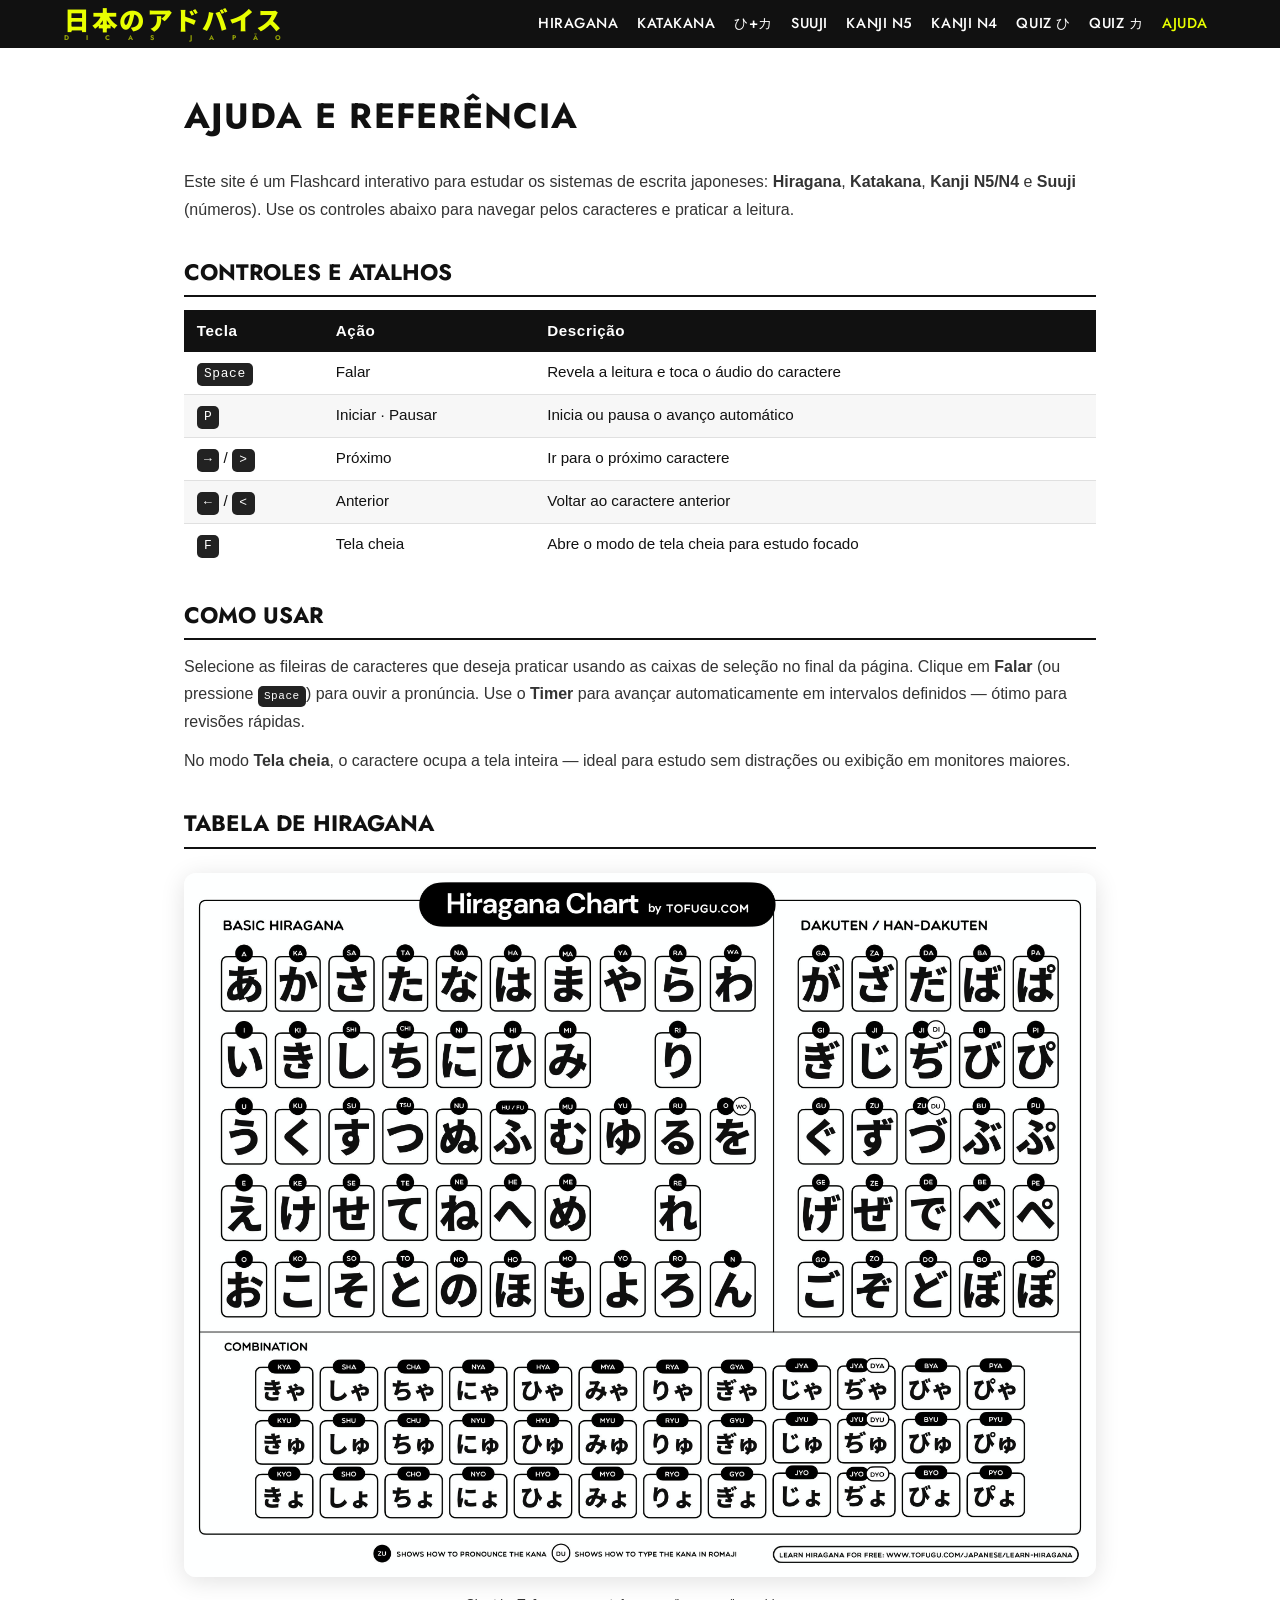
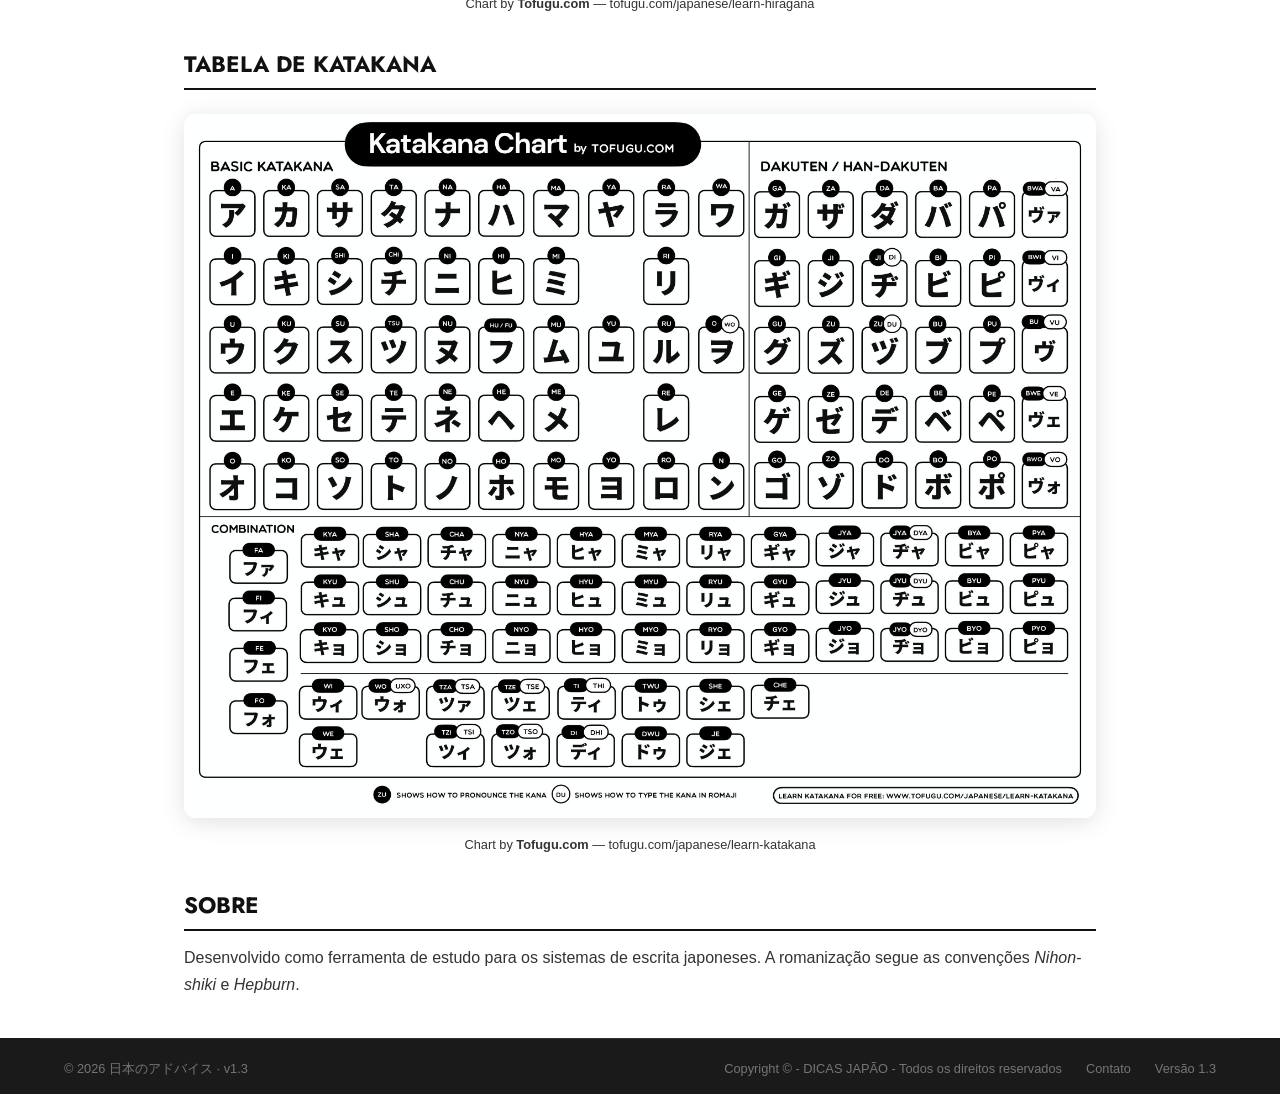
==== ajuda/index.html @ 492ae02f "traducao e ajuda" ====
<!DOCTYPE html>
<html lang="pt-BR">
<head>
  <meta charset="UTF-8" />
  <meta name="viewport" content="width=device-width, initial-scale=1.0, user-scalable=no" />
  <link rel="icon" type="image/svg+xml" href="../favicon.svg" />
  <title>日本のアドバイス – Help</title>
  <link rel="stylesheet" href="../css/style.css?v=1.3" />
  <link rel="stylesheet" href="../fonts/fonts.css?v=1.3" />
  <link rel="preconnect" href="https://fonts.googleapis.com" />
  <link rel="preconnect" href="https://fonts.gstatic.com" crossorigin />
  <link rel="stylesheet" href="https://cdnjs.cloudflare.com/ajax/libs/font-awesome/6.7.2/css/all.min.css" />
  <style>
    .help-page-section {
      max-width: 960px;
      margin: 2.5rem auto;
      padding: 0 1.5rem;
    }
    .help-page-section h1 {
      font-family: 'Jost', sans-serif;
      font-size: clamp(1.6rem, 4vw, 2.2rem);
      margin-bottom: 1.5rem;
      letter-spacing: 0.03em;
      text-transform: uppercase;
    }
    .help-page-section h2 {
      font-family: 'Jost', sans-serif;
      text-transform: uppercase;
      font-size: clamp(1.1rem, 3vw, 1.4rem);
      margin: 2rem 0 0.8rem;
      border-bottom: 2px solid var(--clr-accent, #111);
      padding-bottom: 0.3rem;
    }
    .help-page-section p {
      line-height: 1.7;
      margin-bottom: 0.75rem;
      color: #333;
    }
    .chart-wrap {
      margin: 1.5rem 0 2rem;
      border-radius: 12px;
      overflow: hidden;
      box-shadow: 0 4px 24px rgba(0,0,0,0.12);
    }
    .chart-wrap img {
      width: 100%;
      height: auto;
      display: block;
    }
    .shortcut-table {
      width: 100%;
      border-collapse: collapse;
      margin-bottom: 1.5rem;
      font-size: 0.95rem;
    }
    .shortcut-table th {
      text-align: left;
      padding: 0.55rem 0.8rem;
      background: #111;
      color: #fff;
      font-weight: 600;
      letter-spacing: 0.04em;
    }
    .shortcut-table td {
      padding: 0.5rem 0.8rem;
      border-bottom: 1px solid #e0e0e0;
      vertical-align: top;
    }
    .shortcut-table tr:last-child td {
      border-bottom: none;
    }
    .shortcut-table tr:nth-child(even) td {
      background: #f7f7f7;
    }
    .key-badge {
      display: inline-block;
      background: #222;
      color: #fff;
      border-radius: 5px;
      padding: 0.1em 0.55em;
      font-size: 0.85em;
      font-family: monospace;
      letter-spacing: 0.05em;
    }
    .credit-note {
      font-size: 0.8rem;
      color: #777;
      text-align: center;
      margin-top: -1rem;
      margin-bottom: 2rem;
    }
  </style>
</head>
<body class="help">

  <!-- ───────────── TOP NAV ───────────── -->
  <header class="header">
    <nav class="nav-top">
      <a href="../" class="logo">
        <span class="logo-kanji">日本のアドバイス</span>
        <span class="logo-sub">DICAS JAPÃO</span>
      </a>

      <!-- hamburger (mobile) -->
      <button class="burger" id="burgerBtn" aria-label="Alternar menu" aria-expanded="false">
        <span></span><span></span><span></span>
      </button>

      <!-- desktop links -->
      <ul class="nav-links" id="navLinks">
        <li><a href="../hiragana/">Hiragana</a></li>
        <li><a href="../katakana/">Katakana</a></li>
        <li><a href="../hira-kata/">ひ+カ</a></li>
        <li><a href="../suuji/">Suuji</a></li>
        <li><a href="../kanji-n5/">Kanji N5</a></li>
        <li><a href="../kanji-n4/">Kanji N4</a></li>
        <li><a href="../quiz-hiragana/">Quiz ひ</a></li>
        <li><a href="../quiz-katakana/">Quiz カ</a></li>
        <li><a href="." class="active">Ajuda</a></li>
      </ul>
    </nav>
  </header>

  <!-- ───────────── CONTENT ───────────── -->
  <main class="help-page-section">

    <h1>Ajuda e Referência</h1>

    <p>
      Este site é um Flashcard interativo para estudar os sistemas de escrita japoneses:
      <strong>Hiragana</strong>, <strong>Katakana</strong>, <strong>Kanji N5/N4</strong> e <strong>Suuji</strong> (números).
      Use os controles abaixo para navegar pelos caracteres e praticar a leitura.
    </p>

    <h2>Controles e Atalhos</h2>

    <table class="shortcut-table">
      <thead>
        <tr>
          <th>Tecla</th>
          <th>Ação</th>
          <th>Descrição</th>
        </tr>
      </thead>
      <tbody>
        <tr>
          <td><span class="key-badge">Space</span></td>
          <td>Falar</td>
          <td>Revela a leitura e toca o áudio do caractere</td>
        </tr>
        <tr>
          <td><span class="key-badge">P</span></td>
          <td>Iniciar · Pausar</td>
          <td>Inicia ou pausa o avanço automático</td>
        </tr>
        <tr>
          <td><span class="key-badge">→</span> / <span class="key-badge">&gt;</span></td>
          <td>Próximo</td>
          <td>Ir para o próximo caractere</td>
        </tr>
        <tr>
          <td><span class="key-badge">←</span> / <span class="key-badge">&lt;</span></td>
          <td>Anterior</td>
          <td>Voltar ao caractere anterior</td>
        </tr>
        <tr>
          <td><span class="key-badge">F</span></td>
          <td>Tela cheia</td>
          <td>Abre o modo de tela cheia para estudo focado</td>
        </tr>
      </tbody>
    </table>

    <h2>Como usar</h2>
    <p>
      Selecione as fileiras de caracteres que deseja praticar usando as caixas de seleção no final da página.
      Clique em <strong>Falar</strong> (ou pressione <span class="key-badge">Space</span>) para ouvir a pronúncia.
      Use o <strong>Timer</strong> para avançar automaticamente em intervalos definidos — ótimo para revisões rápidas.
    </p>
    <p>
      No modo <strong>Tela cheia</strong>, o caractere ocupa a tela inteira — ideal para estudo sem distrações ou exibição em monitores maiores.
    </p>

    <h2>Tabela de Hiragana</h2>
    <div class="chart-wrap">
      <img src="img/hiragana-chart.jpg" alt="Tabela completa de Hiragana" />
    </div>
    <p class="credit-note">Chart by <strong>Tofugu.com</strong> — tofugu.com/japanese/learn-hiragana</p>

    <h2>Tabela de Katakana</h2>
    <div class="chart-wrap">
      <img src="img/katakana-chart.jpg" alt="Tabela completa de Katakana com Dakuten, Han-dakuten e combinações" />
    </div>
    <p class="credit-note">Chart by <strong>Tofugu.com</strong> — tofugu.com/japanese/learn-katakana</p>

    <h2>Sobre</h2>
    <p>
      Desenvolvido como ferramenta de estudo para os sistemas de escrita japoneses.
      A romanização segue as convenções <em>Nihon-shiki</em> e <em>Hepburn</em>.
    </p>

  </main>

  <!-- ───────────── BOTTOM FOOTER ───────────── -->
  <footer class="footer">
    <!-- bottom bar -->
    <div class="footer-bar">
      <span>© 2026 日本のアドバイス · v1.3</span>
      <nav class="footer-bar-links">
        <span>Copyright &copy; - DICAS JAP&Atilde;O - Todos os direitos reservados</span>
        <a href="http://www.ovelhaeletrica.com/blog/contato" target="_blank" rel="noopener">Contato</a> Versão 1.3
      </nav>
    </div>
  </footer>

  <script>
    // Burger menu
    const burgerBtn = document.getElementById('burgerBtn');
    const navLinks  = document.getElementById('navLinks');
    burgerBtn.addEventListener('click', () => {
      const open = navLinks.classList.toggle('open');
      burgerBtn.setAttribute('aria-expanded', open);
    });
  </script>

</body>
</html>
---- css/style.css ----
/* ─────────────────────────────────────
   TEMPORARY HIDDEN
───────────────────────────────────── */
.hours-banner { display: none !important; }

/* ─────────────────────────────────────
   RESET & BASE
───────────────────────────────────── */
*, *::before, *::after { box-sizing: border-box; margin: 0; padding: 0; }

:root {
  --black:       #111111;
  --white:       #ffffff;
  --accent:      #e8ff00;   /* neon yellow – hiragana */
  --accent-dark: #d4e800;
  --accent-rgb:  232, 255, 0;
  --grey:        #f2f2f2;
  --mid:         #555555;
  --radius:      4px;
  --nav-h:       48px;
  --font:        'Helvetica Neue', Helvetica, Arial, sans-serif;
}

body.katakana {
  --accent:      #00f5ff;   /* neon cyan – katakana */
  --accent-dark: #00d4de;
  --accent-rgb:  0, 245, 255;
}

body.kanji-n5 {
  --accent:      #ff6600;   /* neon orange – kanji N5 */
  --accent-dark: #e05a00;
  --accent-rgb:  255, 102, 0;
}

body.kanji-n4 {
  --accent:      #ff44cc;   /* neon pink – kanji N4 */
  --accent-dark: #dd22aa;
  --accent-rgb:  255, 68, 204;
}

body.suuji {
  --accent:      #00e676;   /* neon green – suuji */
  --accent-dark: #00c460;
  --accent-rgb:  0, 230, 118;
}

/* Suuji: number display uses a clean sans-serif */
body.suuji .char {
  font-family: 'Jost', 'Helvetica Neue', Arial, sans-serif;
  letter-spacing: 0.04em;
}

/* Kanji: 20% smaller than base */
body.kanji-n5 .char,
body.kanji-n4 .char {
  font-size: clamp(6.4rem, 20vw, 16rem);
}


/* Suuji: kana reading can be long — slightly larger than default */
body.suuji .romanji {
  font-size: 1.15rem;
  letter-spacing: 0.08em;
}

/* Suuji controls: two dropdowns side by side */
.suuji-controls {
  display: flex;
  flex-wrap: wrap;
  gap: 2rem;
  align-items: flex-start;
}

html { scroll-behavior: smooth; }

body {
  font-family: var(--font);
  color: var(--black);
  background: var(--white);
  line-height: 1.6;
}

a { color: inherit; text-decoration: none; }
ul { list-style: none; }
address { font-style: normal; }

/* ─────────────────────────────────────
   TOP NAV
───────────────────────────────────── */
.header {
  background: var(--black);
  height: var(--nav-h);
  position: relative;
  z-index: 10;
}

.nav-top {
  max-width: 1200px;
  margin: 0 auto;
  height: 100%;
  display: flex;
  align-items: center;
  justify-content: space-between;
  padding: 0 1.5rem;
  gap: 1rem;
}

/* Logo */
.logo {
  display: flex;
  flex-direction: column;
  justify-content: center;
  line-height: 1.1;
  color: var(--accent);
  flex-shrink: 0;
}
.logo-kanji {
    font-family: 'Noto Sans JP', sans-serif;
    font-size: 1.6rem;
    font-weight: 900;
    letter-spacing: 0.06em;
    padding-bottom: 0.1rem;
}
.logo-sub {
  font-family: 'Jost', sans-serif;
  font-size: 0.43rem;
  font-weight: 700;
  letter-spacing: 2.5em;
  text-transform: uppercase;
  opacity: 0.6;
}

/* Desktop nav links */
.nav-links {
  display: flex;
  align-items: center;
  gap: 0.15rem;
}

.nav-links li a {
  display: block;
  padding: 0.5rem 0.5rem;
  color: var(--white);
  font-size: 0.9rem;
  font-weight: 500;
  letter-spacing: 0.04em;
  text-transform: uppercase;
  border-radius: var(--radius);
  transition: background 0.2s, color 0.2s;
  font-family: 'Jost', 'Futura', 'Century Gothic', Arial, sans-serif;
}

.nav-links li a:hover {
  background: rgba(255,255,255,0.1);
}

.nav-links li a.active {
  color: var(--accent);
}

/* CTA buttons inside nav */
.nav-links .btn-outline {
  border: 1px solid rgba(255,255,255,0.4);
}
.nav-links .btn-outline:hover {
  border-color: var(--white);
  background: transparent;
}

.nav-links .btn-filled {
  background: var(--accent);
  color: var(--black) !important;
  font-weight: 700;
}
.nav-links .btn-filled:hover {
  background: var(--accent-dark);
}

/* Hamburger */
.burger {
  display: none;
  flex-direction: column;
  justify-content: center;
  gap: 5px;
  background: none;
  border: none;
  cursor: pointer;
  padding: 6px;
}
.burger span {
  display: block;
  width: 24px;
  height: 2px;
  background: var(--white);
  border-radius: 2px;
  transition: transform 0.3s, opacity 0.3s;
}

/* Burger → X animation */
.burger.open span:nth-child(1) { transform: translateY(7px) rotate(45deg); }
.burger.open span:nth-child(2) { opacity: 0; }
.burger.open span:nth-child(3) { transform: translateY(-7px) rotate(-45deg); }

/* ─────────────────────────────────────
   HERO
───────────────────────────────────── */
.hero {
  height: calc(100vh - var(--nav-h));
  min-height: 420px;
  background:
    url('https://api.straatmuseum.com/assets/museum/0340.jpg')
    center / cover no-repeat;
  position: relative;
  display: flex;
  align-items: flex-end;
}

.hero-overlay {
  background: linear-gradient(to top, rgba(0,0,0,0.75) 0%, transparent 100%);
  width: 100%;
  padding: 4rem 2rem 3rem;
  max-width: 1200px;
  margin: 0 auto;
}

.hero-overlay h1 {
  font-size: clamp(2rem, 6vw, 4.5rem);
  font-weight: 900;
  color: var(--white);
  line-height: 1.1;
  letter-spacing: -0.01em;
  margin-bottom: 1rem;
}

.hero-overlay p {
  font-size: clamp(1rem, 2vw, 1.2rem);
  color: rgba(255,255,255,0.85);
  max-width: 500px;
  margin-bottom: 1.75rem;
}

.btn-hero {
  display: inline-block;
  background: var(--accent);
  color: var(--black);
  font-weight: 800;
  font-size: 0.95rem;
  letter-spacing: 0.06em;
  text-transform: uppercase;
  padding: 0.8rem 2rem;
  border-radius: var(--radius);
  transition: background 0.2s, transform 0.15s;
}
.btn-hero:hover {
  background: var(--accent-dark);
  transform: translateY(-2px);
}

/* ─────────────────────────────────────
   CARDS
───────────────────────────────────── */
.cards-section {
  padding: 4rem 1.5rem;
  max-width: 1200px;
  margin: 0 auto;
}

.cards-grid {
  display: grid;
  grid-template-columns: repeat(3, 1fr);
  gap: 1.5rem;
}

.card {
  border-radius: var(--radius);
  overflow: hidden;
  box-shadow: 0 2px 12px rgba(0,0,0,0.08);
  display: flex;
  flex-direction: column;
  transition: transform 0.25s, box-shadow 0.25s;
}
.card:hover {
  transform: translateY(-4px);
  box-shadow: 0 8px 24px rgba(0,0,0,0.14);
}

.card-img {
  height: 240px;
  background: center / cover no-repeat #ccc;
}

.card-body {
  padding: 1.5rem;
  flex: 1;
  display: flex;
  flex-direction: column;
  gap: 0.5rem;
}

.card-body h3 {
  font-size: 1.15rem;
  font-weight: 800;
  letter-spacing: 0.02em;
  text-transform: uppercase;
}

.card-body p { color: var(--mid); font-size: 0.92rem; flex: 1; }

.card-link {
  display: inline-block;
  margin-top: 0.75rem;
  font-weight: 700;
  font-size: 0.88rem;
  letter-spacing: 0.04em;
  text-transform: uppercase;
  border-bottom: 2px solid var(--accent);
  padding-bottom: 1px;
  transition: color 0.2s;
}
.card-link:hover { color: var(--mid); }

/* ─────────────────────────────────────
   OPENING HOURS BANNER
───────────────────────────────────── */
.hours-banner {
  background: var(--black);
  color: var(--white);
  padding: 2.5rem 1.5rem;
}

.hours-inner {
  max-width: 900px;
  margin: 0 auto;
  display: flex;
  align-items: center;
  justify-content: center;
  gap: 2rem;
  flex-wrap: wrap;
}

.hours-item {
  display: flex;
  flex-direction: column;
  align-items: center;
  gap: 0.25rem;
  text-align: center;
}

.hours-day {
  font-size: 0.78rem;
  letter-spacing: 0.1em;
  text-transform: uppercase;
  color: rgba(255,255,255,0.55);
}

.hours-time {
  font-size: 1.1rem;
  font-weight: 700;
  letter-spacing: 0.04em;
}

.hours-divider {
  width: 1px;
  height: 40px;
  background: rgba(255,255,255,0.2);
}

/* ─────────────────────────────────────
   CONTROLS / SHORTCUTS BANNER
───────────────────────────────────── */
.help-banner {
  background: #1a1a1a;
  color: var(--white);
  padding: 2rem 1.5rem;
}

.help-inner {
  max-width: 900px;
  margin: 0 auto;
}

.help-title {
  font-size: 0.7rem;
  letter-spacing: 0.15em;
  text-transform: uppercase;
  color: rgba(255,255,255,0.35);
  text-align: center;
  margin-bottom: 1.5rem;
}

.help-grid {
  display: flex;
  align-items: center;
  justify-content: center;
  gap: 1rem;
  flex-wrap: wrap;
}

.help-item {
  display: flex;
  flex-direction: column;
  align-items: center;
  gap: 0.2rem;
  text-align: center;
}

.help-item .help-key,
.help-item .help-keys-or {
  /* keys sit on the same row inside a flex row wrapper */
}

/* wrapper for the key row — created implicitly by flex-direction on .help-item */
/* since keys are siblings before .help-action, group them with a sub-row */
.help-keys {
  display: flex;
  align-items: center;
  gap: 0.3rem;
}

.help-keys-or {
  font-size: 0.6rem;
  color: rgba(255,255,255,0.3);
  letter-spacing: 0.08em;
  text-transform: uppercase;
}

.help-key {
  display: inline-flex;
  align-items: center;
  gap: 0.3em;
  font-size: 0.7rem;
  letter-spacing: 0.1em;
  text-transform: uppercase;
  color: var(--accent);
  font-weight: 700;
  padding: 0.2em 0.55em;
  border: 1.5px solid rgba(var(--accent-rgb), 0.4);
  border-bottom-width: 3px;
  border-radius: 4px;
  background: rgba(var(--accent-rgb), 0.05);
}

.help-action {
  font-size: 1.05rem;
  font-weight: 700;
  letter-spacing: 0.03em;
}

.help-desc {
  font-size: 0.7rem;
  color: rgba(255,255,255,0.4);
  max-width: 130px;
  line-height: 1.4;
}

.help-divider {
  width: 1px;
  height: 50px;
  background: rgba(255,255,255,0.15);
  flex-shrink: 0;
}

/* ─────────────────────────────────────
   FOOTER
───────────────────────────────────── */
.footer {
  background: #1a1a1a;
  color: rgba(255,255,255,0.8);
}

/* Heading */
.footer-heading {
  font-size: 0.72rem;
  font-weight: 700;
  letter-spacing: 0.14em;
  text-transform: uppercase;
  color: rgba(255,255,255,0.4);
  margin-bottom: 1rem;
}

/* Bottom bar */
.footer-bar {
  max-width: 1200px;
  margin: 0 auto;
  padding: 1.25rem 1.5rem;
  border-top: 1px solid rgba(255,255,255,0.1);
  display: flex;
  align-items: center;
  justify-content: space-between;
  flex-wrap: wrap;
  gap: 0.75rem;
  font-size: 0.8rem;
  color: rgba(255,255,255,0.4);
}

.footer-bar-links {
  display: flex;
  gap: 1.5rem;
}
.footer-bar-links a { color: rgba(255,255,255,0.4); }
.footer-bar-links a:hover { color: var(--white); }

/* Voice settings */
.footer-voice {
  max-width: 1200px;
  margin: 0 auto;
  padding: 0.6rem 1.5rem;
  border-top: 1px solid rgba(255,255,255,0.07);
  display: flex;
  align-items: center;
  justify-content: center;
  gap: 1.25rem;
  flex-wrap: wrap;
}
.footer-voice .footer-heading { margin-bottom: 0; white-space: nowrap; }
.footer-voice-controls {
  display: flex;
  gap: 1.25rem;
  flex-wrap: wrap;
  align-items: center;
}
.footer-voice-group {
  display: flex;
  align-items: center;
  gap: 0.45rem;
}
.footer-voice-label {
  font-size: 0.67rem;
  font-weight: 700;
  letter-spacing: 0.1em;
  text-transform: uppercase;
  color: rgba(255,255,255,0.38);
  white-space: nowrap;
}
.footer-voice-select {
  background: #2a2a2a;
  border: 1px solid rgba(255,255,255,0.13);
  border-radius: var(--radius);
  color: rgba(255,255,255,0.65);
  font-family: var(--font);
  font-size: 0.76rem;
  padding: 0.26rem 0.5rem;
  cursor: pointer;
  outline: none;
  transition: border-color 0.2s;
}
.footer-voice-select:focus { border-color: var(--accent); }
.footer-voice-select option { background: #2a2a2a; color: rgba(255,255,255,0.8); }

/* ─────────────────────────────────────
   INDEX PAGE
───────────────────────────────────── */
.index-hero {
  background: var(--mid);
  padding: 3rem 3rem 2rem;
  text-align: center;
}
.index-hero h1 {
  font-family: 'Jost', sans-serif;
  font-size: clamp(2.2rem, 7vw, 5rem);
  font-weight: 900;
  color: var(--accent);
  letter-spacing: 0.08em;
  text-transform: uppercase;
  line-height: 1;
  margin-bottom: 1rem;
}
.index-hero p {
  font-weight: 900;
  font-size: clamp(0.95rem, 2vw, 1.2rem);
  color: rgba(255,255,255,0.9);
  max-width: 480px;
  margin: 0 auto;
  letter-spacing: 0.02em;
}

.app-section {
  padding: 2rem 1.5rem;
  background: var(--grey);
}
.app-grid {
  display: grid;
  grid-template-columns: repeat(auto-fit, minmax(260px, 1fr));
  gap: 1.5rem;
  max-width: 1100px;
  margin: 0 auto;
}

.app-card {
  background: var(--white);
  border-radius: 8px;
  overflow: hidden;
  box-shadow: 0 2px 12px rgba(0,0,0,0.08);
  display: flex;
  flex-direction: column;
  text-decoration: none;
  color: var(--black);
  transition: transform 0.25s, box-shadow 0.25s;
}
.app-card:hover {
  transform: translateY(-5px);
  box-shadow: 0 10px 28px rgba(0,0,0,0.14);
}

.app-card-banner {
  background: var(--black);
  display: flex;
  align-items: center;
  justify-content: center;
  height: 200px;
  position: relative;
  overflow: hidden;
}
.app-card-banner .big-char {
  font-family: 'Noto Sans JP', sans-serif;
  font-size: 9rem;
  font-weight: 900;
  color: var(--accent);
  line-height: 1;
  user-select: none;
}
.app-card-banner .small-char {
  position: absolute;
  bottom: 0.6rem;
  right: 1rem;
  font-family: 'Noto Sans JP', sans-serif;
  font-size: 2.5rem;
  font-weight: 900;
  color: rgba(232,255,0,0.25);
  line-height: 1;
}

.app-card-body {
  padding: 1.5rem;
  flex: 1;
  display: flex;
  flex-direction: column;
  gap: 0.4rem;
}
.app-card-body h2 {
  font-family: 'Jost', sans-serif;
  font-size: 1.3rem;
  font-weight: 900;
  letter-spacing: 0.06em;
  text-transform: uppercase;
}
.app-card-body p {
  font-size: 0.88rem;
  color: var(--mid);
  line-height: 1.6;
  flex: 1;
}
.app-card-cta {
  display: inline-flex;
  align-items: center;
  gap: 0.5rem;
  margin-top: 1.25rem;
  font-family: 'Jost', sans-serif;
  font-size: 0.82rem;
  font-weight: 800;
  letter-spacing: 0.1em;
  text-transform: uppercase;
  background: var(--black);
  color: var(--white);
  padding: 0.65rem 1.25rem;
  border-radius: var(--radius);
  transition: background 0.2s, color 0.2s;
}
.app-card:hover .app-card-cta {
  background: var(--accent);
  color: var(--black);
}

/* Card colour variants */
.app-card--kanji-n5 .app-card-banner { background: #111; }
.app-card--kanji-n5 .big-char        { color: #ff6600; }
.app-card--kanji-n5 .small-char      { color: rgba(255,102,0,0.25); }

.app-card--suuji .app-card-banner { background: #0a0a0a; }
.app-card--suuji .big-char        { color: #00e676; font-family: 'Jost', sans-serif; }
.app-card--suuji .small-char      { color: rgba(0,230,118,0.22); font-family: 'Jost', sans-serif; }

.app-card--kanji-n4 .app-card-banner { background: #111; }
.app-card--kanji-n4 .big-char        { color: #ff44cc; }
.app-card--kanji-n4 .small-char      { color: rgba(255,68,204,0.25); }

@media (max-width: 520px) {
  .app-grid { grid-template-columns: 1fr; }
  .app-card-banner { height: 160px; }
  .app-card-banner .big-char { font-size: 6.5rem; }
}

/* ─────────────────────────────────────
   KANJI SECTION
───────────────────────────────────── */
.character-section {
  background-color: var(--accent);


  
  background-image:
    linear-gradient(rgba(0,0,0,0.1) 4px, transparent 4px),
    linear-gradient(90deg, rgba(0,0,0,0.1) 4px, transparent 4px);

  background-size: 30px 30px;
  animation: grid-scroll 8.4s linear infinite;
  display: flex;
  flex-direction: column;
  align-items: center;
  justify-content: center;
  padding: 0 1.5rem 2.5rem 1.5rem;
  position: relative;
  overflow: hidden;
  min-height: 50vh;
}

@keyframes grid-scroll {
  from { background-position: 30px 0px; }
  to   { background-position: 0px 30px; }
}

.char {
  font-size: clamp(8rem, 25vw, 20rem);
  line-height: 1;
  color: var(--black);
  font-weight: 400;
  user-select: none;
  letter-spacing: -0.02em;
  font-family: 'Noto Sans JP', sans-serif; /* default, overridden by JS */
}


.char-bold{
    font-weight: 900;
}

/* ─────────────────────────────────────
   KANJI CAPTION
───────────────────────────────────── */
.caption-section {
  background: var(--black);
  padding: 1.25rem 1.5rem;
}

.caption-section-inner {
  max-width: 700px;
  margin: 0 auto;
  text-align: center;
  display: flex;
  flex-direction: column;
  gap: 0.4rem;
}

.romanji {
  font-size: 1rem;
  font-weight: 700;
  letter-spacing: 0.3em;
  text-transform: uppercase;
  color: var(--accent);
}

body.hiragana .meaning,
body.katakana .meaning,
body.hira-kata .meaning {
  display: none;
}

body.hiragana .romanji,
body.katakana .romanji,
body.hira-kata .romanji {
  font-size: 2rem;
  letter-spacing: 0.4em;
}

.meaning {
  font-size: 1.05rem;
  color: rgba(255,255,255,0.75);
  line-height: 1.7;
}

.meaning strong {
  color: var(--white);
  font-weight: 700;
}

.meaning em {
  color: var(--accent);
  font-style: normal;
  font-weight: 600;
}

.reading-tags {
  display: flex;
  flex-wrap: wrap;
  gap: 0.4rem 0.9rem;
  justify-content: center;
  align-items: baseline;
  margin-top: 0.35rem;
}

.rtag {
  font-size: 0.62rem;
  font-weight: 700;
  letter-spacing: 0;
  padding: 0.12em 0.5em;
  border-radius: 3px;
  vertical-align: middle;
}

.rtag--on {
  background: var(--accent);
  color: var(--black);
}

.rtag--kun {
  background: transparent;
  color: var(--accent);
  border: 1px solid var(--accent);
}

.rtag-val {
  font-size: 0.85rem;
  color: rgba(255,255,255,0.65);
}

/* ─────────────────────────────────────
   BIG BUTTONS SECTION
───────────────────────────────────── */
.buttons-section {
  padding: 1.5rem 1.5rem;
  background: var(--white);
}

.buttons-inner {
  max-width: 900px;
  margin: 0 auto;
  display: grid;
  grid-template-columns: repeat(4, 1fr);
  gap: 1.5rem;
}

.btn {
  display: flex;
  flex-direction: column;
  align-items: center;
  justify-content: center;
  gap: 1.1rem;
  padding: 2.5rem 1rem;
  background: var(--black);
  color: var(--white);
  border: none;
  border-radius: 8px;
  cursor: pointer;
  font-family: 'Jost', 'Futura', 'Century Gothic', Arial, sans-serif;
  min-width: 0;
  box-shadow:
    2px 2px 0 rgba(0,0,0,0.22),
    4px 4px 0 rgba(0,0,0,0.16),
    6px 6px 0 rgba(0,0,0,0.10),
    8px 8px 0 rgba(0,0,0,0.05);
}

.btn:active {
  box-shadow: none;
  transform: translate(4px, 4px);
}

.btn:hover {
  background: var(--accent);
  color: var(--black);
}

#btnNext:active {
  background: var(--accent);
  color: var(--black);
  box-shadow: none;
  transform: translate(4px, 4px);
}

.buttons-icon,
.buttons-label {
  position: relative;
}

.buttons-icon {
  display: flex;
  align-items: center;
  justify-content: center;
}

.buttons-icon i {
  font-size: 3.5rem;
  line-height: 1;
}

.buttons-label {
  font-size: 1.1rem;
  font-weight: 900;
  letter-spacing: 0.14em;
  text-transform: uppercase;
}

/* ─────────────────────────────────────
   CHECKLIST SECTION
───────────────────────────────────── */
.checklist-section {
  padding: 1rem 1.5rem;
  background: var(--grey);
}

.checklist-inner {
  max-width: 1200px;
  margin: 0 auto;
}

.checklist-title {
  font-family: 'Jost', 'Futura', 'Century Gothic', Arial, sans-serif;
  font-size: 1.6rem;
  font-weight: 900;
  letter-spacing: 0.02em;
  text-transform: uppercase;
  line-height: 1;
  margin-bottom: 0.75rem;
  padding:2rem 0;
}

.checklist-grid {
  display: grid;
  grid-template-columns: 1fr 1fr;
  gap: 0.5rem 2rem;
  align-items: start;
}

.checklist-group-label {
  font-size: 0.7rem;
  font-weight: 800;
  letter-spacing: 0.18em;
  text-transform: uppercase;
  color: var(--mid);
  padding: 0 0 0.35rem 0;
  margin-bottom: 0.25rem;
  border-bottom: 2px solid var(--accent);
}

/* Dropdown */
.dropdown-wrap {
  display: flex;
  align-items: center;
  gap: 1.25rem;
}

.dropdown-label {
  font-size: 0.78rem;
  font-weight: 700;
  letter-spacing: 0.12em;
  text-transform: uppercase;
  color: var(--mid);
  white-space: nowrap;
}

.dropdown {
  appearance: none;
  -webkit-appearance: none;
  background: var(--white) url("data:image/svg+xml,%3Csvg xmlns='http://www.w3.org/2000/svg' width='12' height='8' viewBox='0 0 12 8'%3E%3Cpath d='M1 1l5 5 5-5' stroke='%23111' stroke-width='1.8' fill='none' stroke-linecap='round'/%3E%3C/svg%3E") no-repeat right 1rem center;
  border: 2px solid var(--black);
  border-radius: var(--radius);
  padding: 0.75rem 3rem 0.75rem 1rem;
  font-family: var(--font);
  font-size: 1.1rem;
  font-weight: 700;
  color: var(--black);
  cursor: pointer;
  min-width: 140px;
  transition: border-color 0.2s, box-shadow 0.2s;
}

.dropdown:focus {
  outline: none;
  border-color: var(--accent);
  box-shadow: 0 0 0 3px rgba(var(--accent-rgb), 0.35);
}

.checklist {
  display: flex;
  flex-direction: column;
  gap: 0.75rem;
}

.checklist li label {
  display: flex;
  align-items: center;
  gap: 0.85rem;
  cursor: pointer;
  font-size: 0.97rem;
  padding: 0.75rem 1rem;
  background: var(--white);
  border-radius: var(--radius);
  border: 1px solid transparent;
  transition: border-color 0.2s, box-shadow 0.2s;
}

.checklist li label span em {
  font-style: normal;
  color: var(--mid);
  font-size: 0.82rem;
  margin-left: 0.3rem;
}

.checklist li label span {
  font-size: 1.05rem;
  font-weight: 600;
}

.checklist li label:hover {
  border-color: var(--accent);
  box-shadow: 0 2px 8px rgba(0,0,0,0.06);
}

/* Custom checkbox */
.checklist input[type="checkbox"] {
  appearance: none;
  -webkit-appearance: none;
  width: 20px;
  height: 20px;
  border: 2px solid #ccc;
  border-radius: 3px;
  flex-shrink: 0;
  position: relative;
  cursor: pointer;
  transition: background 0.2s, border-color 0.2s;
}

.checklist input[type="checkbox"]:checked {
  background: var(--black);
  border-color: var(--black);
}

.checklist input[type="checkbox"]:checked::after {
  content: '';
  position: absolute;
  top: 2px;
  left: 5px;
  width: 6px;
  height: 10px;
  border: 2px solid var(--accent);
  border-top: none;
  border-left: none;
  transform: rotate(45deg);
}

.checklist input[type="checkbox"]:focus-visible {
  outline: 2px solid var(--accent);
  outline-offset: 2px;
}

/* Caption hidden state — section always visible, only text is hidden */
.caption-section.caption--hidden .romanji,
.caption-section.caption--hidden .meaning,
.caption-section.caption--hidden .reading-tags {
  visibility: hidden;
  opacity: 0;
}

/* Timer bar */
.timer-bar-wrap {
  width: 100%;
  height: 6px;
  background: rgba(0,0,0,0.15);
  position: absolute;
  bottom: 0;
  left: 0;
}

.timer-bar {
  height: 100%;
  background: var(--black);
  width: 0%;
}

/* Active (playing) button state */
.buttons--active {
  background: var(--accent) !important;
  color: var(--black) !important;
  border-color: var(--accent) !important;
  box-shadow: none !important;
  transform: translate(4px, 4px);
}

/* Say toggle: inativo = preto/branco, ativo = amarelo/preto */
#btnSay {
  background: var(--black);
  color: var(--white);
}

#btnSay:hover {
  background: var(--black);
  color: var(--white);
}

#btnSay.btn--say-on,
#btnSay.btn--say-on:hover {
  background: var(--accent);
  color: var(--black);
}

.buttons--active::after {
  display: none;
}

/* ─────────────────────────────────────
   RESPONSIVE
───────────────────────────────────── */

/* Tablet */
@media (max-width: 800px) {
  .cards-grid {
    grid-template-columns: 1fr 1fr;
  }

  .hours-divider { display: none; }
}

/* Mobile */
@media (max-width: 800px) {

  /* Hamburger visible */
  .burger { display: flex; }

  /* Nav links: slide-down panel */
  .nav-links {
    position: fixed;
    top: var(--nav-h);
    left: 0; right: 0;
    z-index: 100;
    background: var(--black);
    flex-direction: column;
    align-items: stretch;
    padding: 1rem 1.5rem 1.5rem;
    gap: 0;
    /* hidden state */
    clip-path: inset(0 0 100% 0);
    opacity: 0;
    pointer-events: none;
    transition: clip-path 0.35s ease, opacity 0.25s;
  }

  .nav-links.open {
    clip-path: inset(0 0 0% 0);
    opacity: 1;
    pointer-events: auto;
  }

  .nav-links li a {
    padding: 0.85rem 0;
    font-size: 1rem;
    border-radius: 0;
    border-bottom: 1px solid rgba(255,255,255,0.08);
  }

  .nav-links .btn-filled,
  .nav-links .btn-outline {
    margin-top: 0.5rem;
    text-align: center;
    border-radius: var(--radius);
  }

  /* Checklist: stack to 1 col on mobile */
  .checklist-grid {
    grid-template-columns: 1fr;
  }

  /* Big buttons: keep 3 columns but scale down */
  .buttons-section { padding: 0.75rem 0.75rem; }
  .buttons-inner { gap: 0.5rem; }
  .btn { padding: 0.9rem 0.5rem; gap: 0.5rem; border-radius: 6px; }
  .buttons-icon i { font-size: 1.75rem; }
  .buttons-label { font-size: 0.7rem; letter-spacing: 0.08em; }

  /* Caption mobile */
  .caption-section { padding: 0.75rem 1rem; }
  .caption-section-inner { gap: 0.25rem; }
  .meaning { font-size: 0.88rem; line-height: 1.5; }

  /* Character section mobile */
  .character-section { padding: 0 1rem 1rem 1rem; }
  .char { font-size: clamp(5rem, 35vw, 9rem); }

  /* Cards */
  .cards-grid {
    grid-template-columns: 1fr;
  }

  .card-img { height: 200px; }

  .newsletter-form { flex-direction: column; }
  .newsletter-form button { width: 100%; }

  .footer-bar {
    flex-direction: column;
    align-items: flex-start;
  }

  .footer-bar-links { flex-direction: column; gap: 0.5rem; }
}

.separator{
  margin:2rem 0;
}

/* ─────────────────────────────────────
   FULLSCREEN BUTTON + MODAL
───────────────────────────────────── */
.btn-fullscreen {
  position: absolute;
  top: 0.75rem;
  right: 0.75rem;
  background: none;
  border: none;
  cursor: pointer;
  color: var(--black);
  font-size: 1.1rem;
  font-weight: 900;
  padding: 0.35rem 0.45rem;
  border-radius: 4px;
  line-height: 1;
  opacity: 0.5;
  transition: opacity 0.15s;
}

.btn-fullscreen:hover {
  opacity: 1;
}

.fullscreen-modal {
  display: none;
  position: fixed;
  inset: 0;
  z-index: 9999;
  flex-direction: column;
}

.fullscreen-modal.fs-open {
  display: flex;
}

body:has(.fullscreen-modal.fs-open) {
  overflow: hidden;
}

.fullscreen-modal .fs-char-section {
  flex: 1;
  min-height: 0;
  padding: 0;
}

.fullscreen-modal .fs-caption-section {
  padding: 1.5rem;
  height: 6rem;
  flex-shrink: 0;
  overflow: hidden;
}







    /* ── Dual character layout ───────────────────────────────── */
    .char-pair {
      display: flex;
      align-items: flex-end;
      justify-content: center;
      gap: 4rem;
    }
    .char-col {
      display: flex;
      flex-direction: column;
      align-items: center;
      gap: 0.4rem;
    }
    .char-script-label {
      font-size: 0.75rem;
      font-weight: 700;
      letter-spacing: 0.18em;
      text-transform: uppercase;
      color: rgba(0,0,0,0.4);
      font-family: 'Jost', sans-serif;
    }

    /* .fullscreen-modal .char-script-label, 
    .fullscreen-modal .char {
      font-size: 4.25rem !important;
    } */



    .fullscreen-modal .char-pair .char {
      font-size: 17rem;
    }

    .char-pair .char {
      font-size: clamp(4rem, 18vw, 11rem);
    }
    
    @media (max-width: 540px) {
      .char-pair { gap: 2rem; }
    }

    .character-section .char-pair {
      gap: 4rem;
      font-size: clamp(4rem, 18vw, 41rem);
    }
    


.fullscreen-modal .char {
  font-size: clamp(16rem, 50vw, 40rem);
}

body.kanji-n5 .fullscreen-modal .char,
body.kanji-n4 .fullscreen-modal .char {
  font-size: clamp(32rem, 100vw, 30rem);
}
/* Quiz Katakana: smaller font for multi-char words */
body.quiz-hiragana .char,
body.quiz-katakana .char {
  font-size: 14vw;
}

body.quiz-hiragana .fullscreen-modal .char{
  font-size: 20rem;
}

body.suuji .fullscreen-modal .char {
  font-size: 7rem;
}
---- fonts/fonts.css ----
/* Fonts CSS - Version 11 */
/* Last updated: 2026-02-26 */
/* Cache busting: Update version in HTML links when modifying this file */

/* ── Google Fonts imports (MUST come before any other rules) ── */
@import url('https://fonts.googleapis.com/css2?family=Jost:ital,wght@0,300;0,400;0,500;0,700;0,900;1,400&display=swap');
@import url('https://fonts.googleapis.com/css2?family=M+PLUS+Rounded+1c:wght@400;500;700;800;900&display=swap');
@import url('https://fonts.googleapis.com/css2?family=Noto+Sans+JP:wght@400;500;700;900&display=swap');
@import url('https://fonts.googleapis.com/css2?family=DotGothic16&display=swap');

/* ── Local fonts ── */

/* Noto Serif JP - Variable Font */
@font-face {
  font-family: 'Noto Serif JP';
  src: url('./NotoSerifJP-VariableFont_wght.ttf') format('truetype');
  font-weight: 100 900;
  font-style: normal;
}

/* Anzu Moji 2020 */
@font-face {
  font-family: 'Anzu Moji 2020';
  src: url('./APJapanesefont.ttf') format('truetype');
  font-style: normal;
}
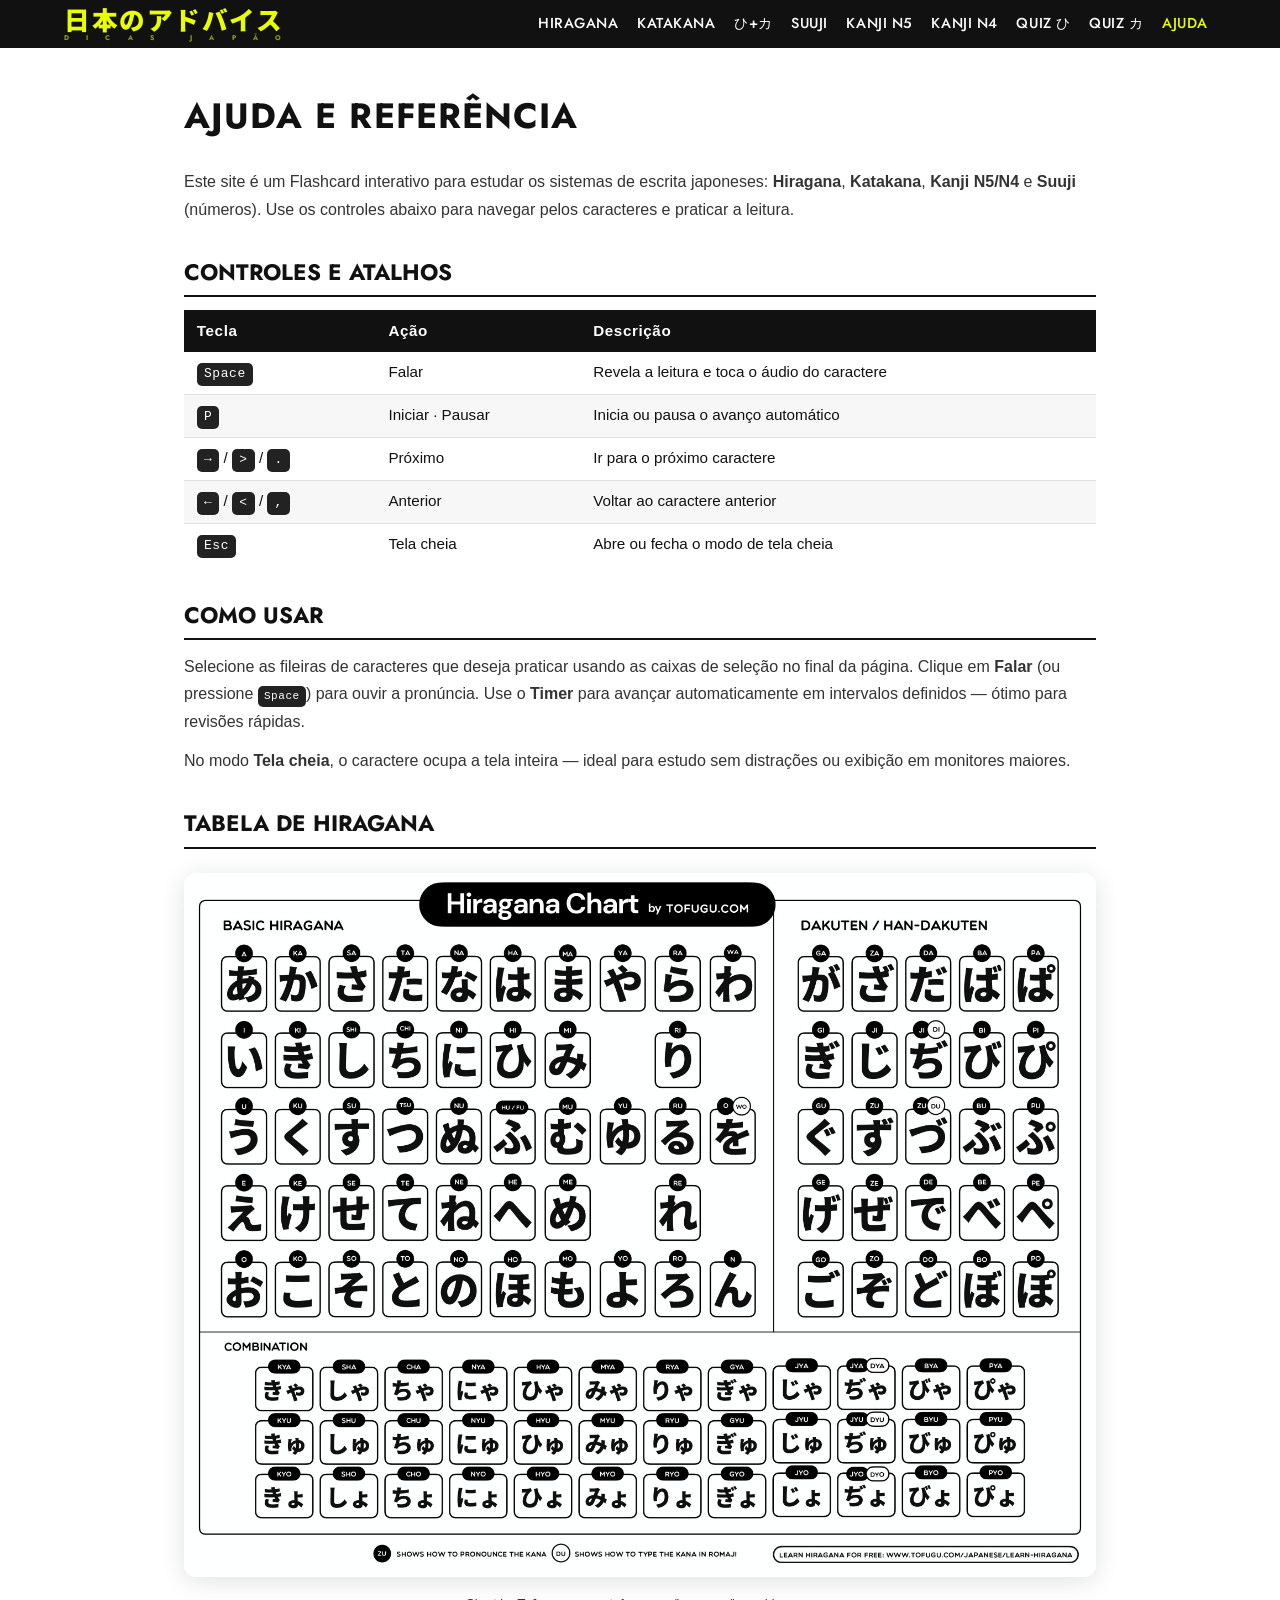
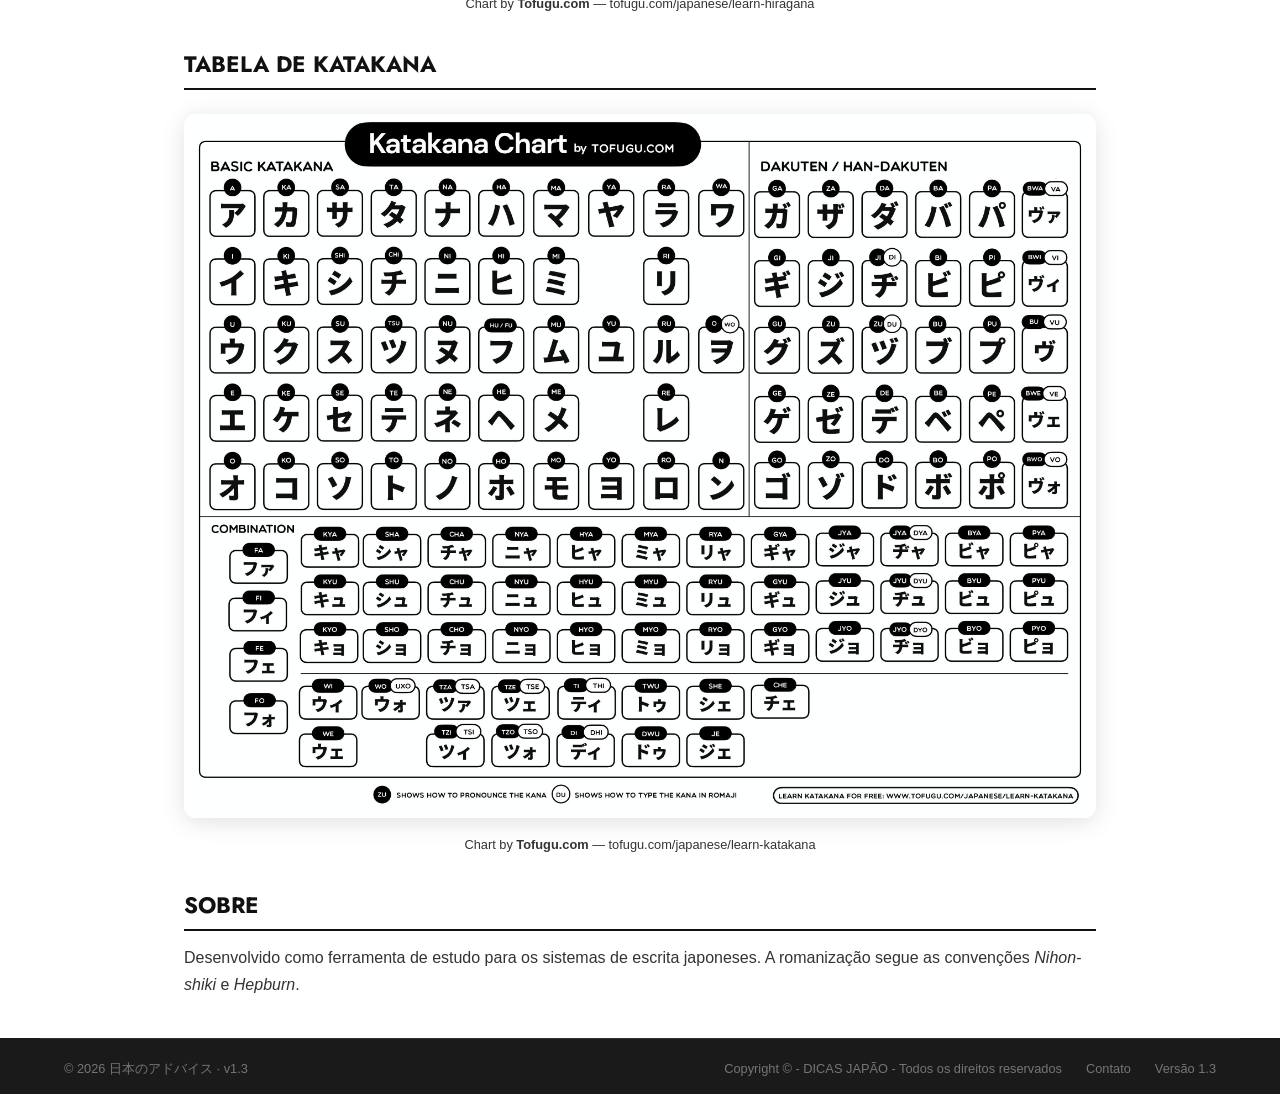
==== commit a524f99f: "fix no ajuda" ====
--- a/ajuda/index.html
+++ b/ajuda/index.html
@@ -154,19 +154,19 @@
           <td>Inicia ou pausa o avanço automático</td>
         </tr>
         <tr>
-          <td><span class="key-badge">→</span> / <span class="key-badge">&gt;</span></td>
+          <td><span class="key-badge">→</span> / <span class="key-badge">&gt;</span> / <span class="key-badge">.</span></td>
           <td>Próximo</td>
           <td>Ir para o próximo caractere</td>
         </tr>
         <tr>
-          <td><span class="key-badge">←</span> / <span class="key-badge">&lt;</span></td>
+          <td><span class="key-badge">←</span> / <span class="key-badge">&lt;</span> / <span class="key-badge">,</span></td>
           <td>Anterior</td>
           <td>Voltar ao caractere anterior</td>
         </tr>
         <tr>
-          <td><span class="key-badge">F</span></td>
+          <td><span class="key-badge">Esc</span></td>
           <td>Tela cheia</td>
-          <td>Abre o modo de tela cheia para estudo focado</td>
+          <td>Abre ou fecha o modo de tela cheia</td>
         </tr>
       </tbody>
     </table>
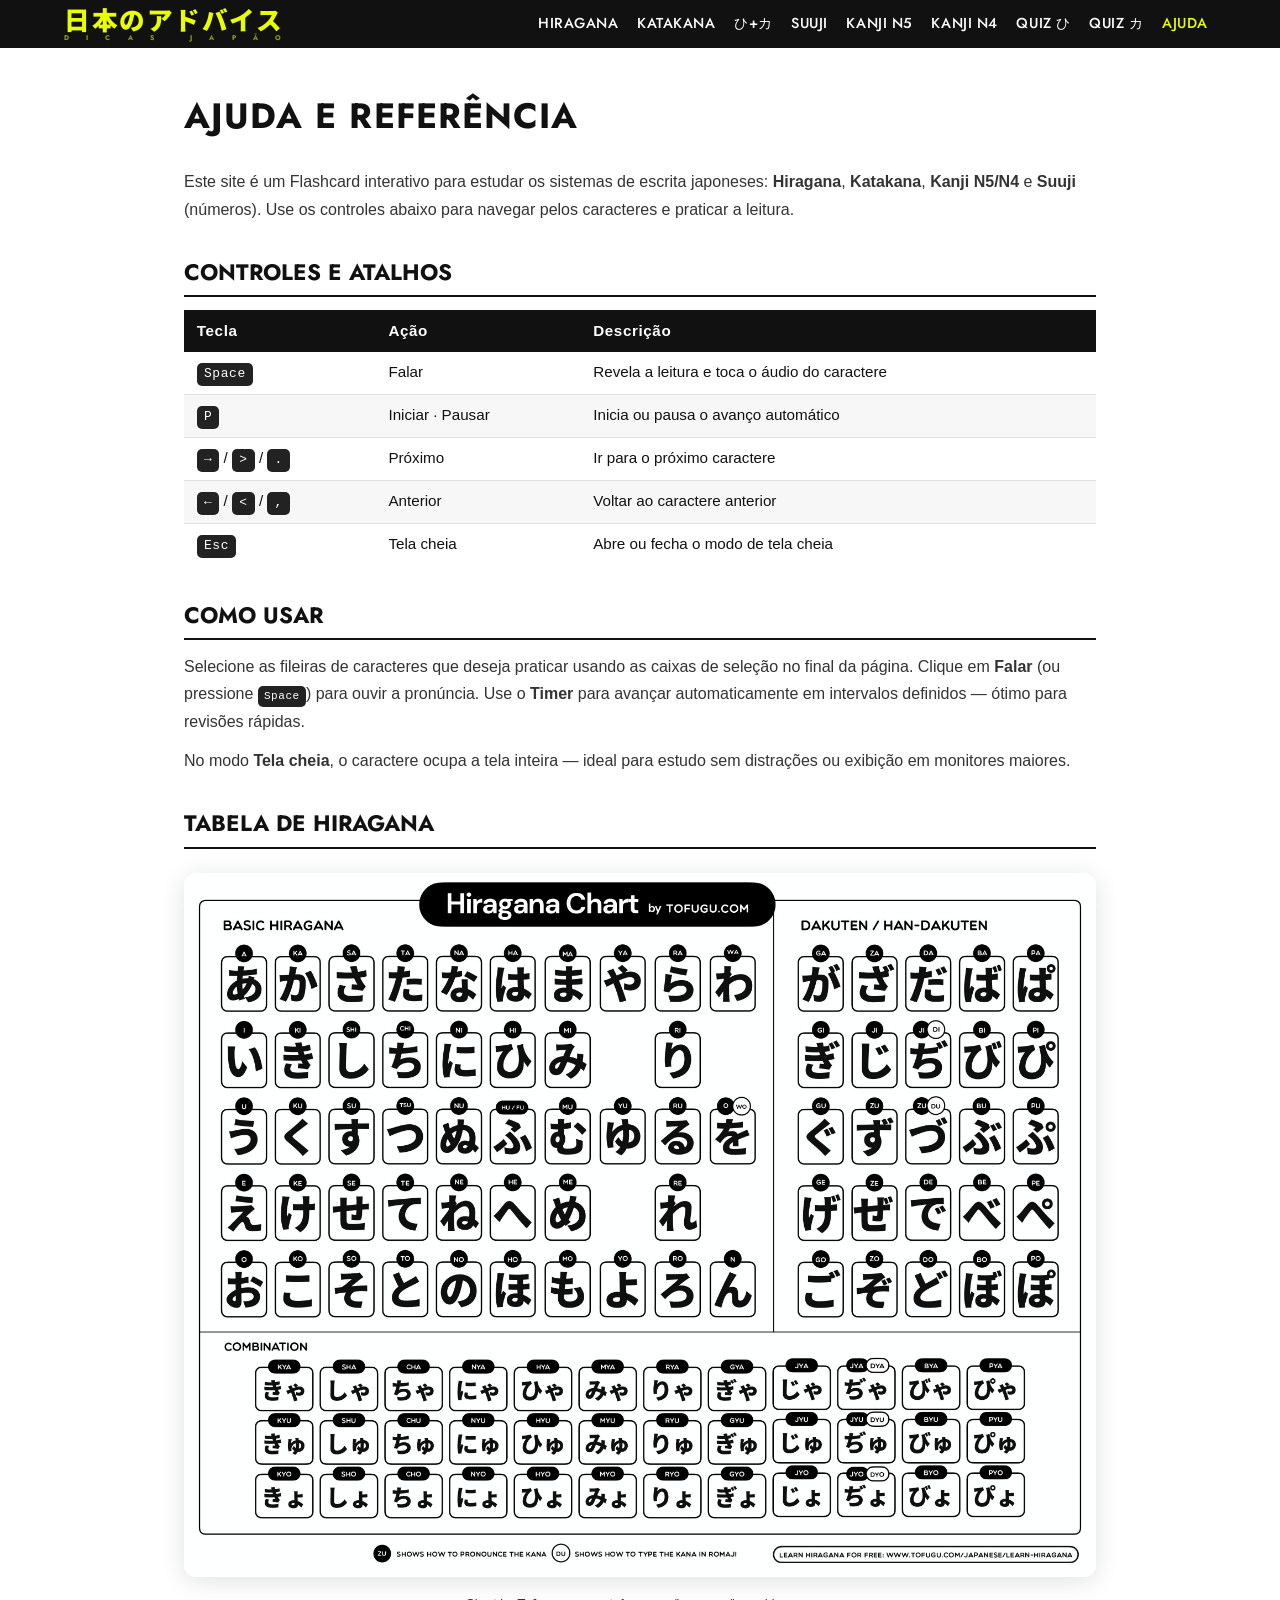
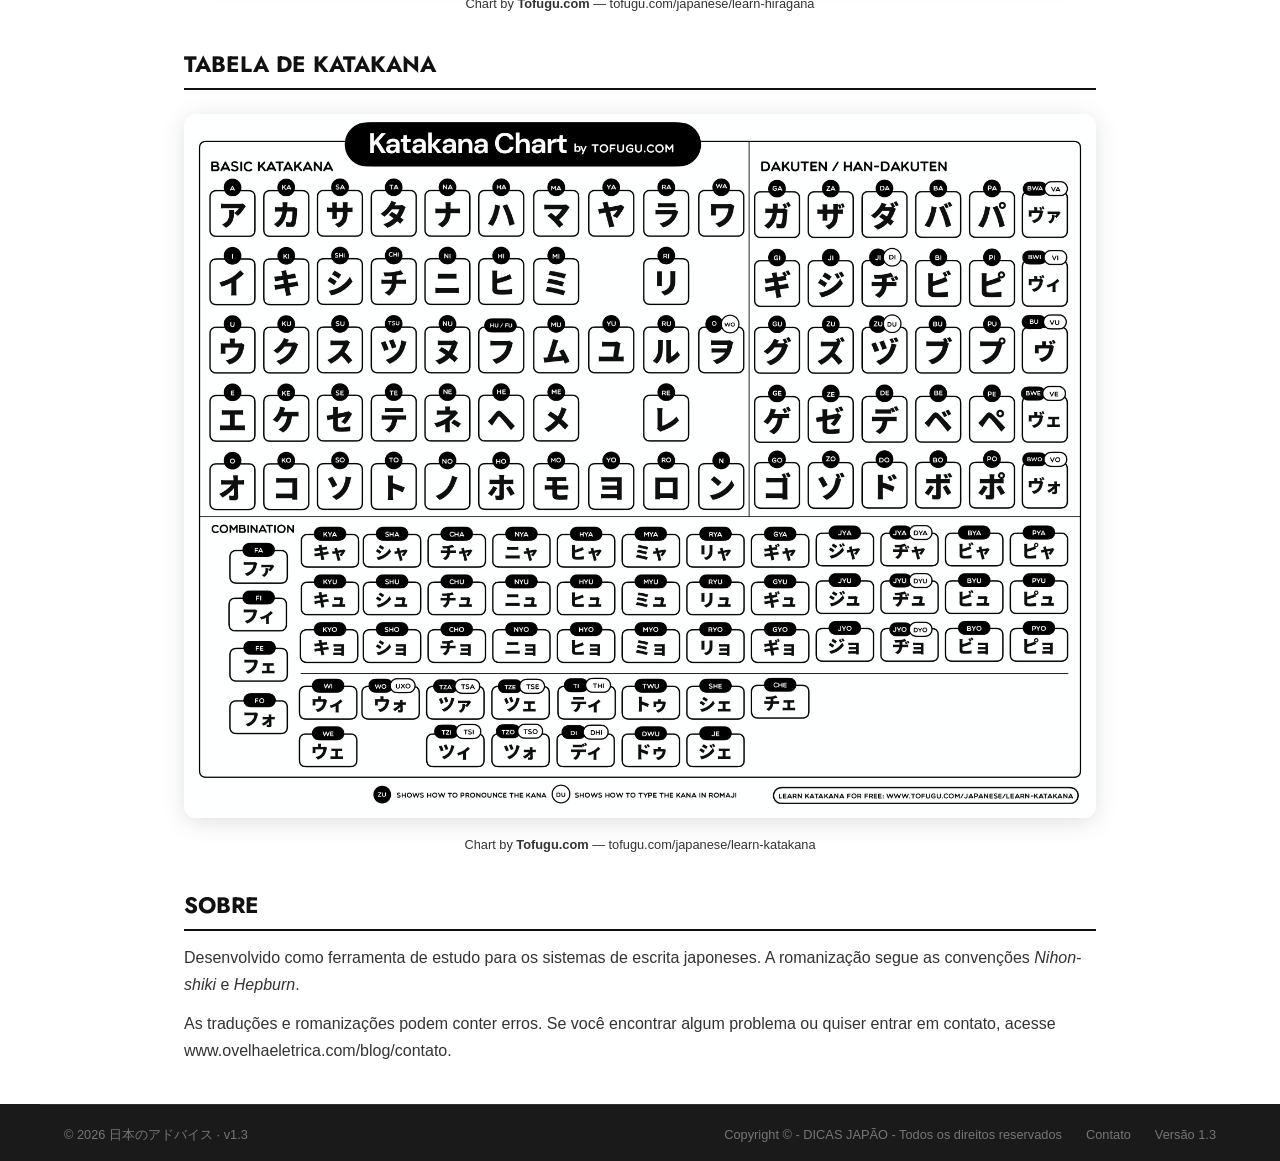
==== commit 29e85476: "SEO, HELP" ====
--- a/ajuda/index.html
+++ b/ajuda/index.html
@@ -2,9 +2,34 @@
 <html lang="pt-BR">
 <head>
   <meta charset="UTF-8" />
+  <!-- Google Analytics -->
+  <script async src="https://www.googletagmanager.com/gtag/js?id=G-M9F017GJF4"></script>
+  <script>
+    window.dataLayer = window.dataLayer || [];
+    function gtag(){dataLayer.push(arguments);}
+    gtag('js', new Date());
+    gtag('config', 'G-M9F017GJF4');
+  </script>
   <meta name="viewport" content="width=device-width, initial-scale=1.0, user-scalable=no" />
   <link rel="icon" type="image/svg+xml" href="../favicon.svg" />
-  <title>日本のアドバイス – Help</title>
+  <title>Ajuda – Como Usar os Flashcards de Japonês | Dicas Japão</title>
+  <!-- SEO -->
+  <meta name="description" content="Aprenda a usar todos os recursos do Dicas Japão: atalhos de teclado, controles de timer, estilos de fonte e pronúncia por áudio dos caracteres japoneses." />
+  <meta name="author" content="Ovelha Elétrica" />
+  <link rel="canonical" href="https://dicasjapao.com.br/ajuda/" />
+  <!-- Open Graph -->
+  <meta property="og:type" content="website" />
+  <meta property="og:url" content="https://dicasjapao.com.br/ajuda/" />
+  <meta property="og:title" content="Ajuda – Como Usar os Flashcards de Japonês | Dicas Japão" />
+  <meta property="og:description" content="Aprenda a usar todos os recursos do Dicas Japão: atalhos de teclado, controles de timer, estilos de fonte e pronúncia por áudio dos caracteres japoneses." />
+  <meta property="og:image" content="https://dicasjapao.com.br/social.png" />
+  <meta property="og:locale" content="pt_BR" />
+  <meta property="og:site_name" content="Dicas Japão" />
+  <!-- Twitter Card -->
+  <meta name="twitter:card" content="summary_large_image" />
+  <meta name="twitter:title" content="Ajuda – Como Usar os Flashcards de Japonês | Dicas Japão" />
+  <meta name="twitter:description" content="Aprenda a usar todos os recursos do Dicas Japão: atalhos de teclado, controles de timer, estilos de fonte e pronúncia por áudio dos caracteres japoneses." />
+  <meta name="twitter:image" content="https://dicasjapao.com.br/social.png" />
   <link rel="stylesheet" href="../css/style.css?v=1.3" />
   <link rel="stylesheet" href="../fonts/fonts.css?v=1.3" />
   <link rel="preconnect" href="https://fonts.googleapis.com" />
@@ -198,6 +223,10 @@
       Desenvolvido como ferramenta de estudo para os sistemas de escrita japoneses.
       A romanização segue as convenções <em>Nihon-shiki</em> e <em>Hepburn</em>.
     </p>
+    <p>
+      As traduções e romanizações podem conter erros. Se você encontrar algum problema ou quiser entrar em contato,
+      acesse <a href="https://www.ovelhaeletrica.com/blog/contato" target="_blank" rel="noopener">www.ovelhaeletrica.com/blog/contato</a>.
+    </p>
 
   </main>
 
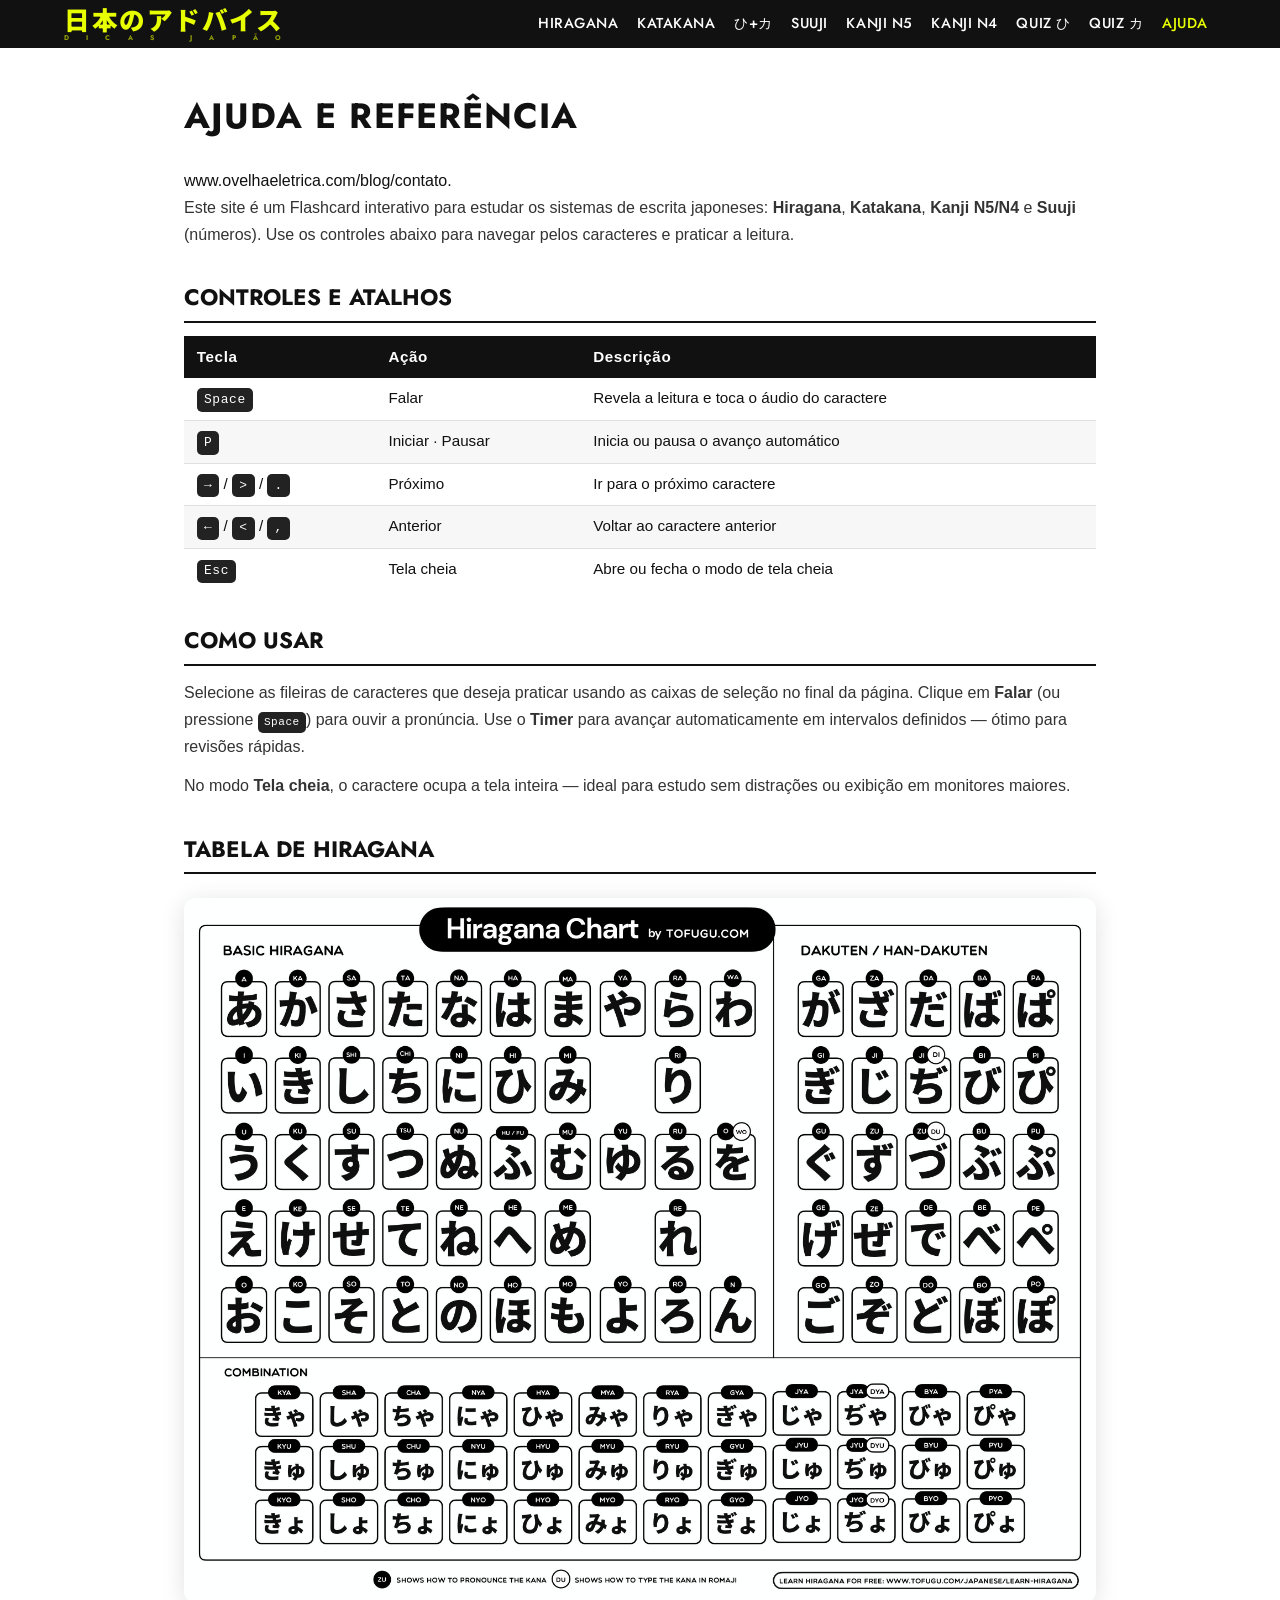
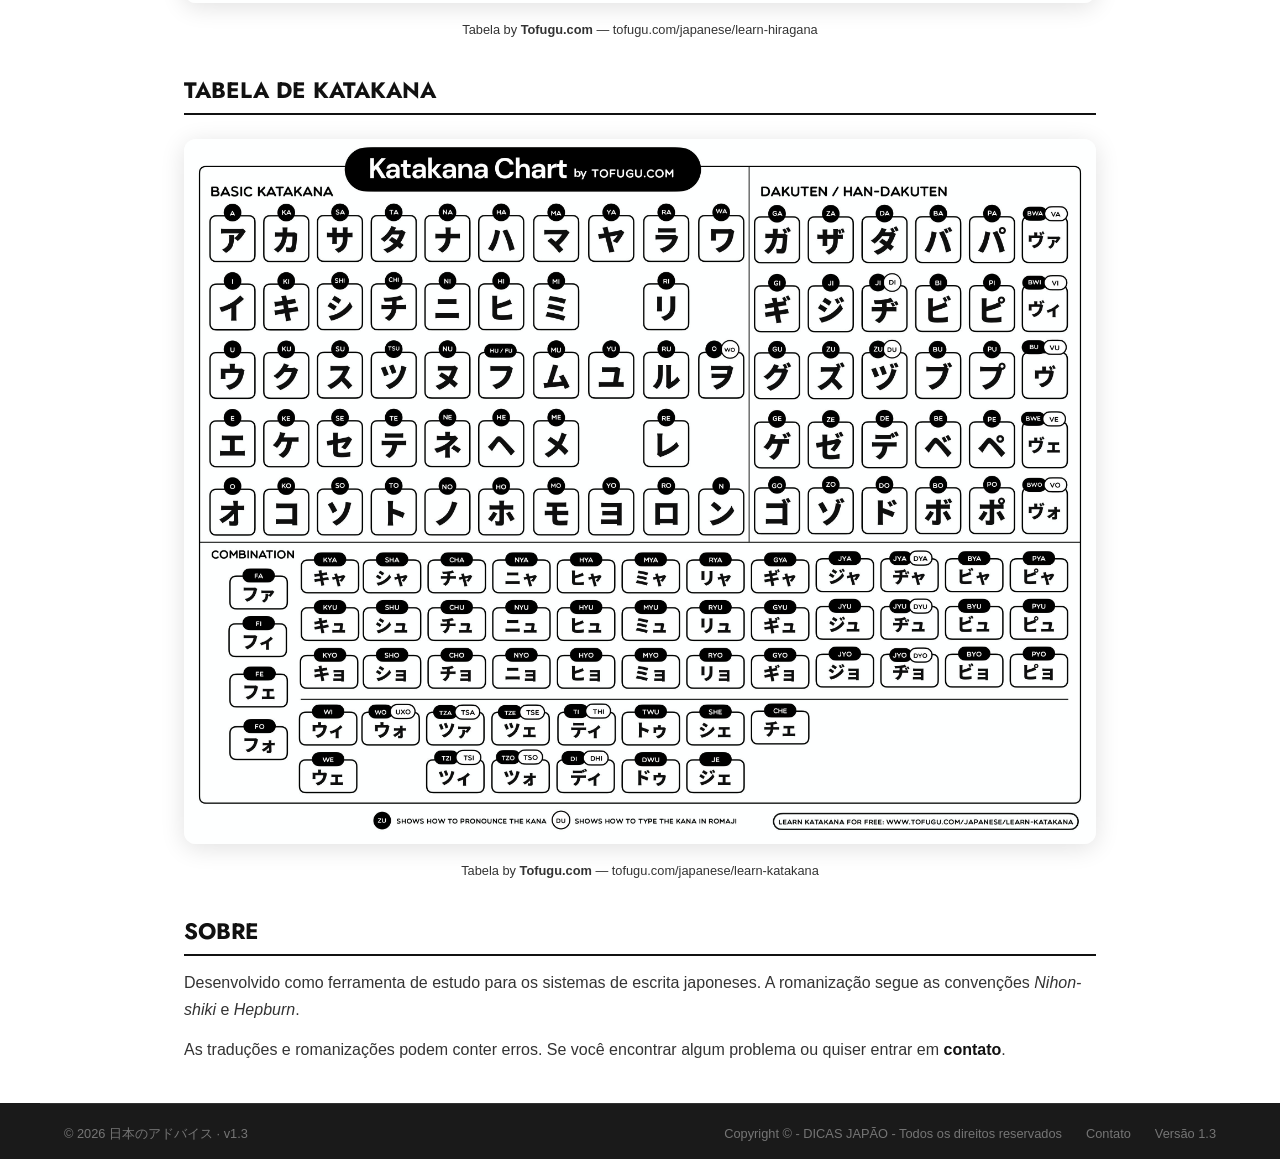
==== commit 7f940c0b: "ajuda e txt do google" ====
--- a/ajuda/index.html
+++ b/ajuda/index.html
@@ -114,6 +114,14 @@
       margin-top: -1rem;
       margin-bottom: 2rem;
     }
+
+    .help-page-section p a {
+      color: var(--clr-accent, #111);
+      text-decoration: none;
+      font-weight: 900;
+      border-bottom: 1px solid transparent;
+      transition: border-color 0.2s;
+    }
   </style>
 </head>
 <body class="help">
@@ -150,7 +158,7 @@
   <main class="help-page-section">
 
     <h1>Ajuda e Referência</h1>
-
+www.ovelhaeletrica.com/blog/contato.
     <p>
       Este site é um Flashcard interativo para estudar os sistemas de escrita japoneses:
       <strong>Hiragana</strong>, <strong>Katakana</strong>, <strong>Kanji N5/N4</strong> e <strong>Suuji</strong> (números).
@@ -210,13 +218,13 @@
     <div class="chart-wrap">
       <img src="img/hiragana-chart.jpg" alt="Tabela completa de Hiragana" />
     </div>
-    <p class="credit-note">Chart by <strong>Tofugu.com</strong> — tofugu.com/japanese/learn-hiragana</p>
+    <p class="credit-note">Tabela by <strong>Tofugu.com</strong> — tofugu.com/japanese/learn-hiragana</p>
 
     <h2>Tabela de Katakana</h2>
     <div class="chart-wrap">
       <img src="img/katakana-chart.jpg" alt="Tabela completa de Katakana com Dakuten, Han-dakuten e combinações" />
     </div>
-    <p class="credit-note">Chart by <strong>Tofugu.com</strong> — tofugu.com/japanese/learn-katakana</p>
+    <p class="credit-note">Tabela by <strong>Tofugu.com</strong> — tofugu.com/japanese/learn-katakana</p>
 
     <h2>Sobre</h2>
     <p>
@@ -224,8 +232,7 @@
       A romanização segue as convenções <em>Nihon-shiki</em> e <em>Hepburn</em>.
     </p>
     <p>
-      As traduções e romanizações podem conter erros. Se você encontrar algum problema ou quiser entrar em contato,
-      acesse <a href="https://www.ovelhaeletrica.com/blog/contato" target="_blank" rel="noopener">www.ovelhaeletrica.com/blog/contato</a>.
+      As traduções e romanizações podem conter erros. Se você encontrar algum problema ou quiser entrar em <a href="https://www.ovelhaeletrica.com/blog/contato" target="_blank" rel="noopener">contato</a>.
     </p>
 
   </main>
